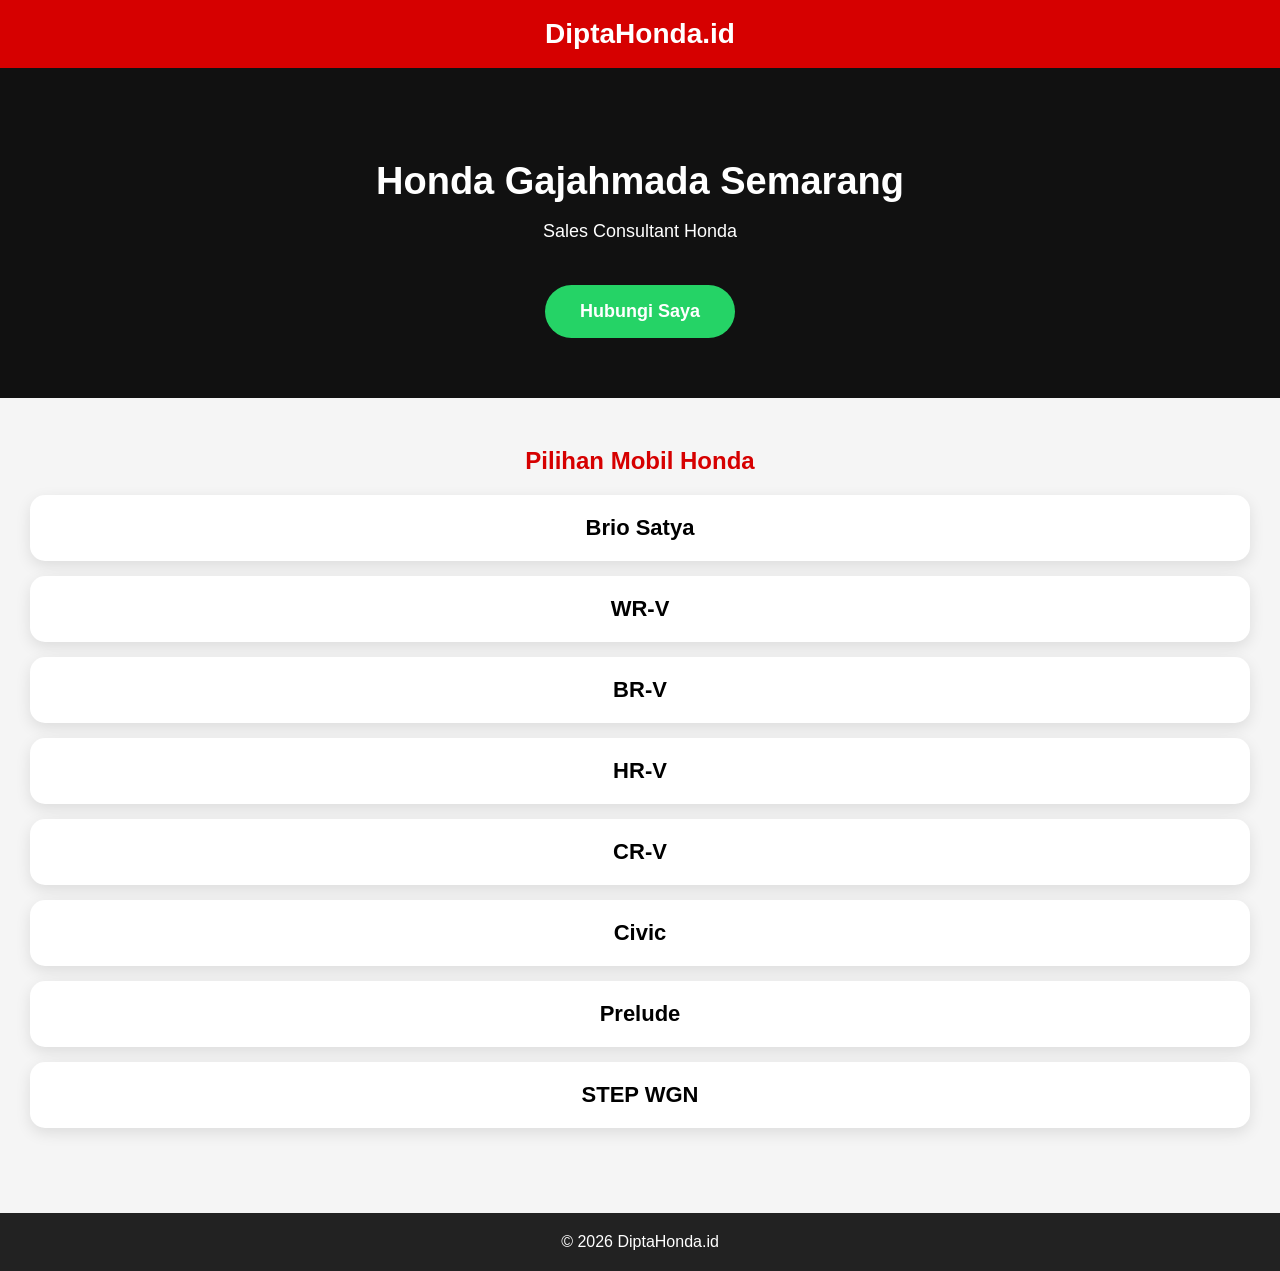
==== index.html @ 17c9ae8d "Create index.html" ====
<!DOCTYPE html>
<html lang="id">
<head>
<meta charset="UTF-8">
<meta name="viewport" content="width=device-width, initial-scale=1.0">
<title>DiptaHonda.id</title>

<style>

body{
margin:0;
font-family:Arial,Helvetica,sans-serif;
background:#f5f5f5;
}

header{
background:#d60000;
color:white;
padding:18px;
text-align:center;
font-size:28px;
font-weight:bold;
}

.hero{
background:#111;
color:white;
text-align:center;
padding:60px 20px;
}

.hero h1{
font-size:38px;
margin-bottom:10px;
}

.hero p{
font-size:18px;
}

.button{
display:inline-block;
margin-top:25px;
padding:16px 35px;
background:#25D366;
color:white;
text-decoration:none;
font-weight:bold;
border-radius:50px;
font-size:18px;
}

.section{
padding:30px;
}

.section h2{
text-align:center;
color:#d60000;
}

.card{
background:white;
margin:15px 0;
padding:20px;
border-radius:15px;
box-shadow:0 5px 15px rgba(0,0,0,.1);
text-align:center;
font-size:22px;
font-weight:bold;
}

footer{
background:#222;
color:white;
text-align:center;
padding:20px;
margin-top:40px;
}

</style>

</head>

<body>

<header>
DiptaHonda.id
</header>

<section class="hero">

<h1>Honda Gajahmada Semarang</h1>

<p>
Sales Consultant Honda
</p>

<a class="button"
href="https://wa.me/6281225110544">
Hubungi Saya
</a>

</section>

<section class="section">

<h2>Pilihan Mobil Honda</h2>

<div class="card">Brio Satya</div>

<div class="card">WR-V</div>

<div class="card">BR-V</div>

<div class="card">HR-V</div>

<div class="card">CR-V</div>

<div class="card">Civic</div>

<div class="card">Prelude</div>

<div class="card">STEP WGN</div>

</section>

<footer>

© 2026 DiptaHonda.id

</footer>

</body>

</html>
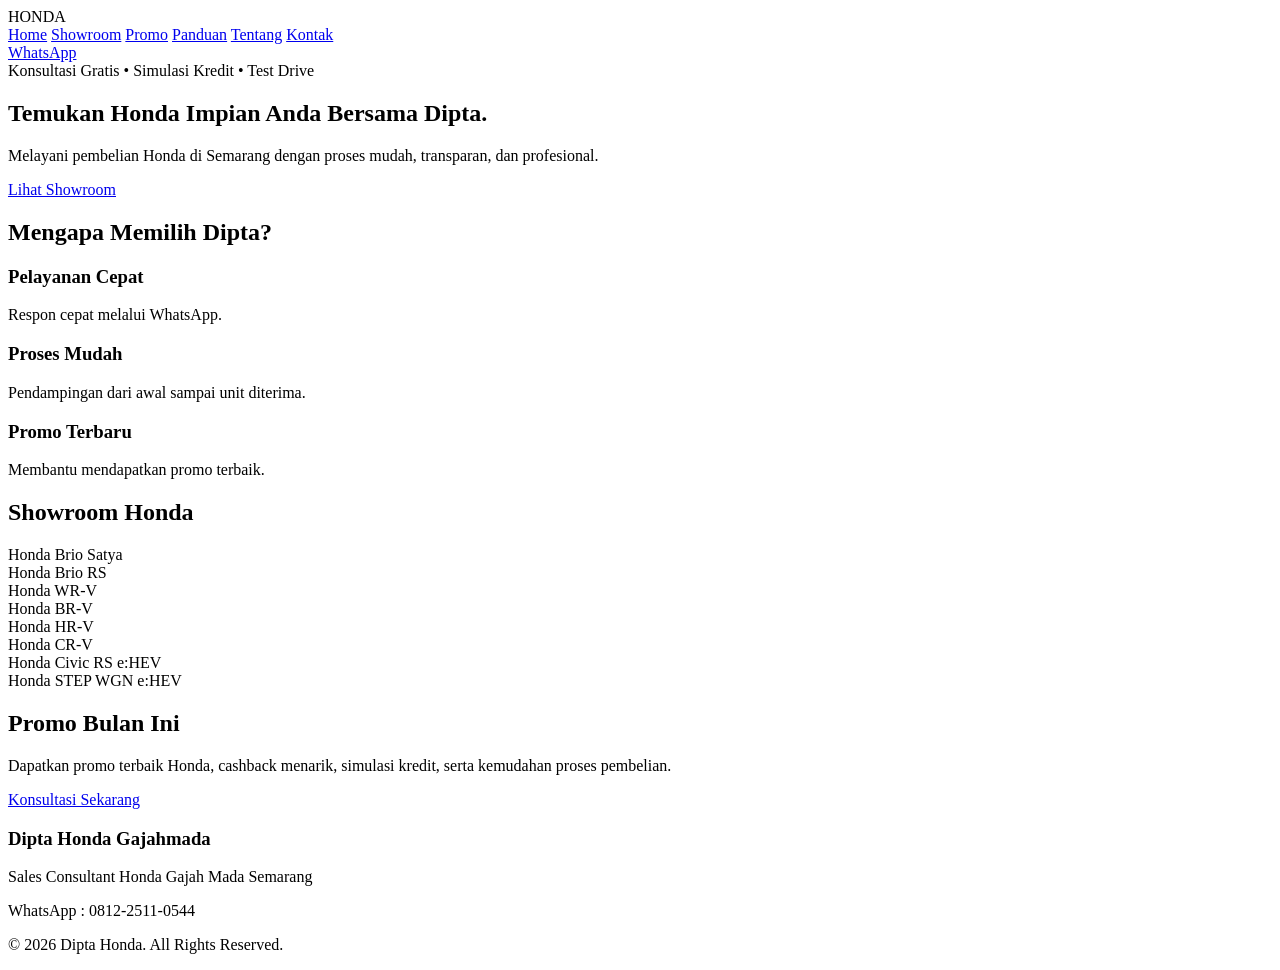
==== commit d18fe2ea: "Membuat homepage baru" ====
--- a/index.html
+++ b/index.html
@@ -1,133 +1,181 @@
 <!DOCTYPE html>
 <html lang="id">
+
 <head>
-<meta charset="UTF-8">
-<meta name="viewport" content="width=device-width, initial-scale=1.0">
-<title>DiptaHonda.id</title>
+    <meta charset="UTF-8">
+    <meta name="viewport" content="width=device-width, initial-scale=1.0">
 
-<style>
+    <title>Dipta Honda Gajahmada | Sales Consultant Honda Semarang</title>
 
-body{
-margin:0;
-font-family:Arial,Helvetica,sans-serif;
-background:#f5f5f5;
-}
+    <meta name="description"
+        content="Temukan Honda Impian Anda Bersama Dipta. Sales Consultant Honda Gajah Mada Semarang. Konsultasi Gratis, Test Drive, Simulasi Kredit.">
 
-header{
-background:#d60000;
-color:white;
-padding:18px;
-text-align:center;
-font-size:28px;
-font-weight:bold;
-}
+    <link rel="preconnect" href="https://fonts.googleapis.com">
+    <link rel="preconnect" href="https://fonts.gstatic.com" crossorigin>
 
-.hero{
-background:#111;
-color:white;
-text-align:center;
-padding:60px 20px;
-}
+    <link href="https://fonts.googleapis.com/css2?family=Poppins:wght@400;500;600;700;800&display=swap"
+        rel="stylesheet">
 
-.hero h1{
-font-size:38px;
-margin-bottom:10px;
-}
-
-.hero p{
-font-size:18px;
-}
-
-.button{
-display:inline-block;
-margin-top:25px;
-padding:16px 35px;
-background:#25D366;
-color:white;
-text-decoration:none;
-font-weight:bold;
-border-radius:50px;
-font-size:18px;
-}
-
-.section{
-padding:30px;
-}
-
-.section h2{
-text-align:center;
-color:#d60000;
-}
-
-.card{
-background:white;
-margin:15px 0;
-padding:20px;
-border-radius:15px;
-box-shadow:0 5px 15px rgba(0,0,0,.1);
-text-align:center;
-font-size:22px;
-font-weight:bold;
-}
-
-footer{
-background:#222;
-color:white;
-text-align:center;
-padding:20px;
-margin-top:40px;
-}
-
-</style>
+    <link rel="stylesheet" href="style.css">
 
 </head>
 
 <body>
 
 <header>
-DiptaHonda.id
+
+<div class="container">
+
+<div class="logo">
+
+HONDA
+
+</div>
+
+<nav>
+
+<a href="#">Home</a>
+<a href="#">Showroom</a>
+<a href="#">Promo</a>
+<a href="#">Panduan</a>
+<a href="#">Tentang</a>
+<a href="#">Kontak</a>
+
+</nav>
+
+<a href="https://wa.me/6281225110544" class="btn">
+
+WhatsApp
+
+</a>
+
+</div>
+
 </header>
 
 <section class="hero">
 
-<h1>Honda Gajahmada Semarang</h1>
+<div class="hero-content">
+
+<span class="badge">
+
+Konsultasi Gratis • Simulasi Kredit • Test Drive
+
+</span>
+
+<h1>
+
+Temukan Honda Impian Anda Bersama Dipta.
+
+</h1>
 
 <p>
-Sales Consultant Honda
+
+Melayani pembelian Honda di Semarang dengan proses mudah, transparan, dan profesional.
+
 </p>
 
-<a class="button"
-href="https://wa.me/6281225110544">
-Hubungi Saya
+<a href="#showroom" class="btn-red">
+
+Lihat Showroom
+
 </a>
+
+</div>
 
 </section>
 
-<section class="section">
+<section class="why">
 
-<h2>Pilihan Mobil Honda</h2>
+<h2>
 
-<div class="card">Brio Satya</div>
+Mengapa Memilih Dipta?
 
-<div class="card">WR-V</div>
+</h2>
 
-<div class="card">BR-V</div>
+<div class="grid">
 
-<div class="card">HR-V</div>
+<div class="card">
 
-<div class="card">CR-V</div>
+<h3>Pelayanan Cepat</h3>
 
-<div class="card">Civic</div>
+<p>
+Respon cepat melalui WhatsApp.
+</p>
 
-<div class="card">Prelude</div>
+</div>
 
-<div class="card">STEP WGN</div>
+<div class="card">
+
+<h3>Proses Mudah</h3>
+
+<p>
+Pendampingan dari awal sampai unit diterima.
+</p>
+
+</div>
+
+<div class="card">
+
+<h3>Promo Terbaru</h3>
+
+<p>
+Membantu mendapatkan promo terbaik.
+</p>
+
+</div>
+
+</div>
+
+</section>
+<section id="showroom" class="showroom">
+
+    <h2>Showroom Honda</h2>
+
+    <div class="grid">
+
+        <div class="card">Honda Brio Satya</div>
+        <div class="card">Honda Brio RS</div>
+        <div class="card">Honda WR-V</div>
+        <div class="card">Honda BR-V</div>
+        <div class="card">Honda HR-V</div>
+        <div class="card">Honda CR-V</div>
+        <div class="card">Honda Civic RS e:HEV</div>
+        <div class="card">Honda STEP WGN e:HEV</div>
+
+    </div>
+
+</section>
+
+<section class="promo">
+
+    <h2>Promo Bulan Ini</h2>
+
+    <p>
+        Dapatkan promo terbaik Honda, cashback menarik, simulasi kredit, serta kemudahan proses pembelian.
+    </p>
+
+    <a href="https://wa.me/6281225110544" class="btn-red">
+        Konsultasi Sekarang
+    </a>
 
 </section>
 
 <footer>
 
-© 2026 DiptaHonda.id
+    <h3>Dipta Honda Gajahmada</h3>
+
+    <p>
+        Sales Consultant Honda Gajah Mada Semarang
+    </p>
+
+    <p>
+        WhatsApp : 0812-2511-0544
+    </p>
+
+    <p>
+        © 2026 Dipta Honda. All Rights Reserved.
+    </p>
 
 </footer>
 
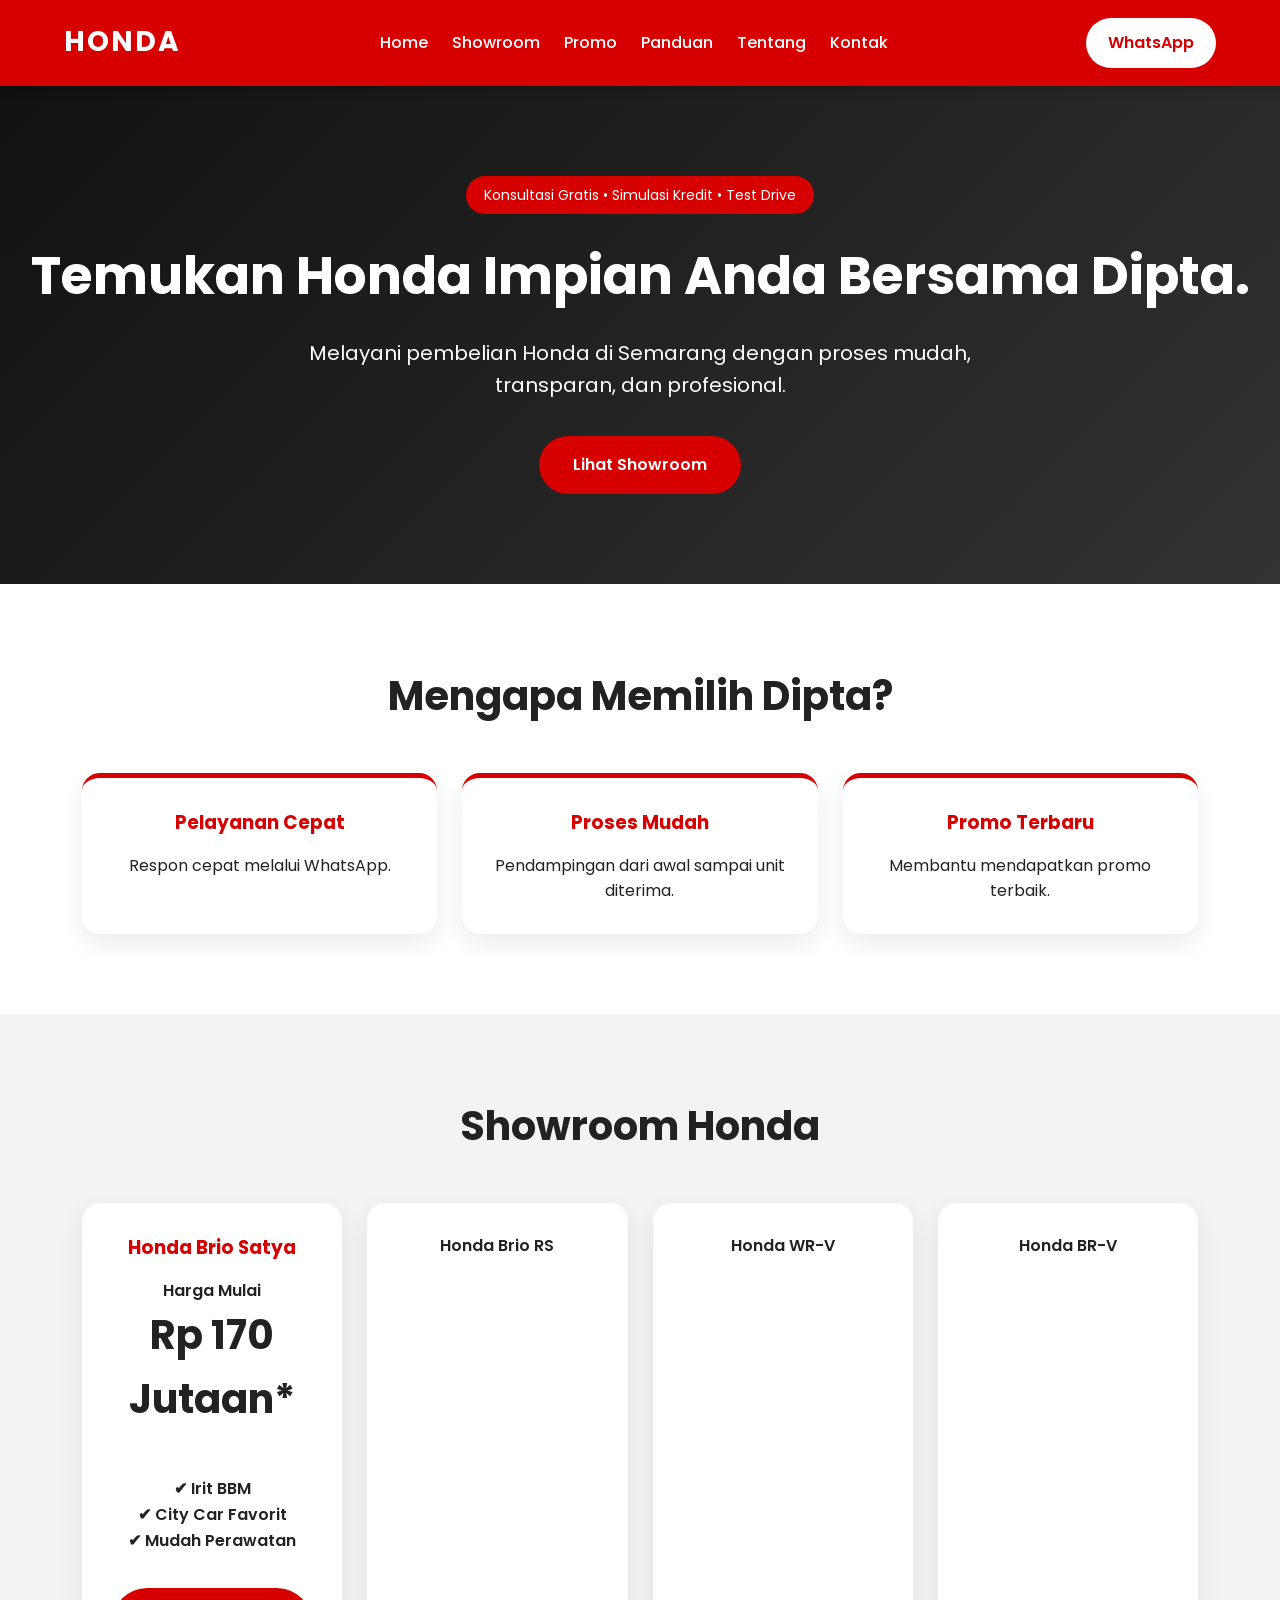
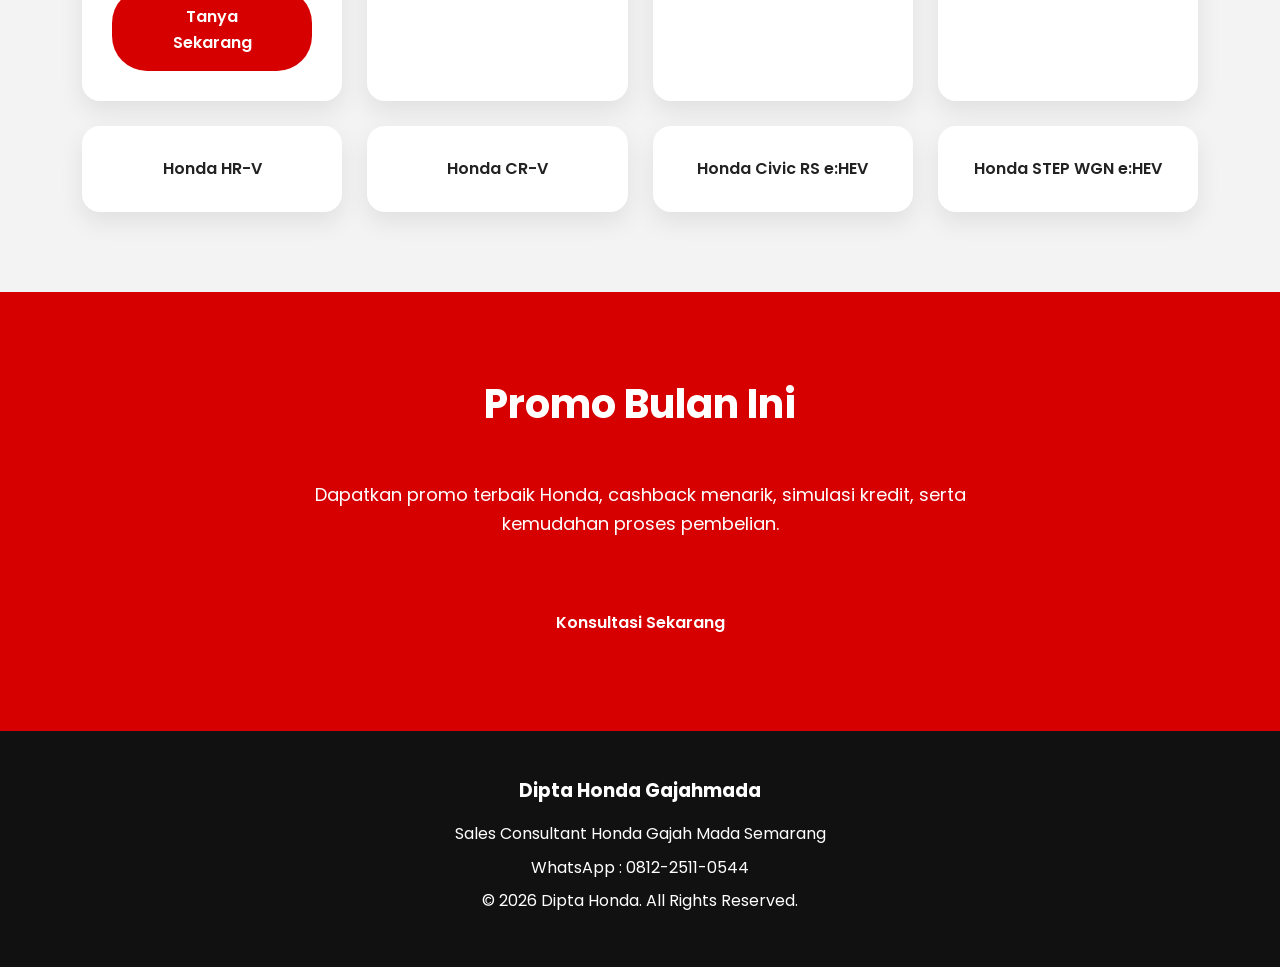
==== commit 29b36aaf: "Update Brio Satya Card" ====
--- a/index.html
+++ b/index.html
@@ -133,8 +133,25 @@
     <h2>Showroom Honda</h2>
 
     <div class="grid">
-
-        <div class="card">Honda Brio Satya</div>
+        <div class="card">
+
+    <h3>Honda Brio Satya</h3>
+
+    <p>Harga Mulai</p>
+
+    <h2>Rp 170 Jutaan*</h2>
+
+    <p>
+        ✔ Irit BBM <br>
+        ✔ City Car Favorit <br>
+        ✔ Mudah Perawatan
+    </p>
+
+    <a href="https://wa.me/6281225110544" class="btn-red">
+        Tanya Sekarang
+    </a>
+
+        </div>
         <div class="card">Honda Brio RS</div>
         <div class="card">Honda WR-V</div>
         <div class="card">Honda BR-V</div>
--- a/style.css
+++ b/style.css
@@ -0,0 +1,207 @@
+*{
+    margin:0;
+    padding:0;
+    box-sizing:border-box;
+}
+
+html{
+    scroll-behavior:smooth;
+}
+
+body{
+    font-family:'Poppins',sans-serif;
+    background:#f7f7f7;
+    color:#222;
+    line-height:1.6;
+}
+
+.container{
+    width:90%;
+    max-width:1200px;
+    margin:auto;
+}
+
+header{
+    background:#d60000;
+    color:#fff;
+    position:sticky;
+    top:0;
+    z-index:1000;
+    box-shadow:0 2px 12px rgba(0,0,0,.15);
+}
+
+header .container{
+    display:flex;
+    justify-content:space-between;
+    align-items:center;
+    padding:18px 0;
+}
+
+.logo{
+    font-size:28px;
+    font-weight:700;
+    letter-spacing:2px;
+}
+
+nav{
+    display:flex;
+    gap:24px;
+}
+
+nav a{
+    color:#fff;
+    text-decoration:none;
+    font-weight:500;
+    transition:.3s;
+}
+
+nav a:hover{
+    opacity:.8;
+}
+
+.btn{
+    background:#fff;
+    color:#d60000;
+    text-decoration:none;
+    padding:12px 22px;
+    border-radius:30px;
+    font-weight:600;
+}
+
+.hero{
+    background:linear-gradient(135deg,#111,#333);
+    color:#fff;
+    padding:90px 20px;
+    text-align:center;
+}
+
+.badge{
+    display:inline-block;
+    background:#d60000;
+    padding:8px 18px;
+    border-radius:30px;
+    margin-bottom:20px;
+    font-size:14px;
+}
+
+.hero h1{
+    font-size:52px;
+    margin-bottom:20px;
+}
+
+.hero p{
+    max-width:700px;
+    margin:auto;
+    font-size:20px;
+}
+
+.btn-red{
+    display:inline-block;
+    margin-top:35px;
+    background:#d60000;
+    color:#fff;
+    text-decoration:none;
+    padding:16px 34px;
+    border-radius:35px;
+    font-weight:600;
+    transition:.3s;
+}
+
+.btn-red:hover{
+    background:#b40000;
+}
+/* ===== SECTION ===== */
+
+section{
+    padding:80px 20px;
+}
+
+section h2{
+    text-align:center;
+    font-size:40px;
+    margin-bottom:45px;
+    color:#222;
+}
+
+.grid{
+    display:grid;
+    grid-template-columns:repeat(auto-fit,minmax(250px,1fr));
+    gap:25px;
+    width:90%;
+    max-width:1200px;
+    margin:auto;
+}
+
+.card{
+    background:#fff;
+    padding:30px;
+    border-radius:18px;
+    box-shadow:0 10px 25px rgba(0,0,0,.08);
+    transition:.3s;
+}
+
+.card:hover{
+    transform:translateY(-8px);
+    box-shadow:0 18px 35px rgba(0,0,0,.15);
+}
+
+.card h3{
+    color:#d60000;
+    margin-bottom:15px;
+}
+
+/* ===== SHOWROOM ===== */
+
+.showroom{
+    background:#f3f3f3;
+}
+
+.showroom .card{
+    text-align:center;
+    font-weight:600;
+    cursor:pointer;
+}
+
+/* ===== PROMO ===== */
+
+.promo{
+    background:#d60000;
+    color:#fff;
+    text-align:center;
+}
+
+.promo h2{
+    color:#fff;
+}
+
+.promo p{
+    max-width:700px;
+    margin:20px auto;
+    font-size:18px;
+}
+
+/* ===== FOOTER ===== */
+
+footer{
+    background:#111;
+    color:#fff;
+    text-align:center;
+    padding:45px 20px;
+}
+
+footer h3{
+    margin-bottom:15px;
+}
+
+footer p{
+    margin:8px 0;
+}
+.why{
+    background:#fff;
+}
+.why .card{
+    text-align:center;
+}
+.why .card{
+    border-top:5px solid #d60000;
+}
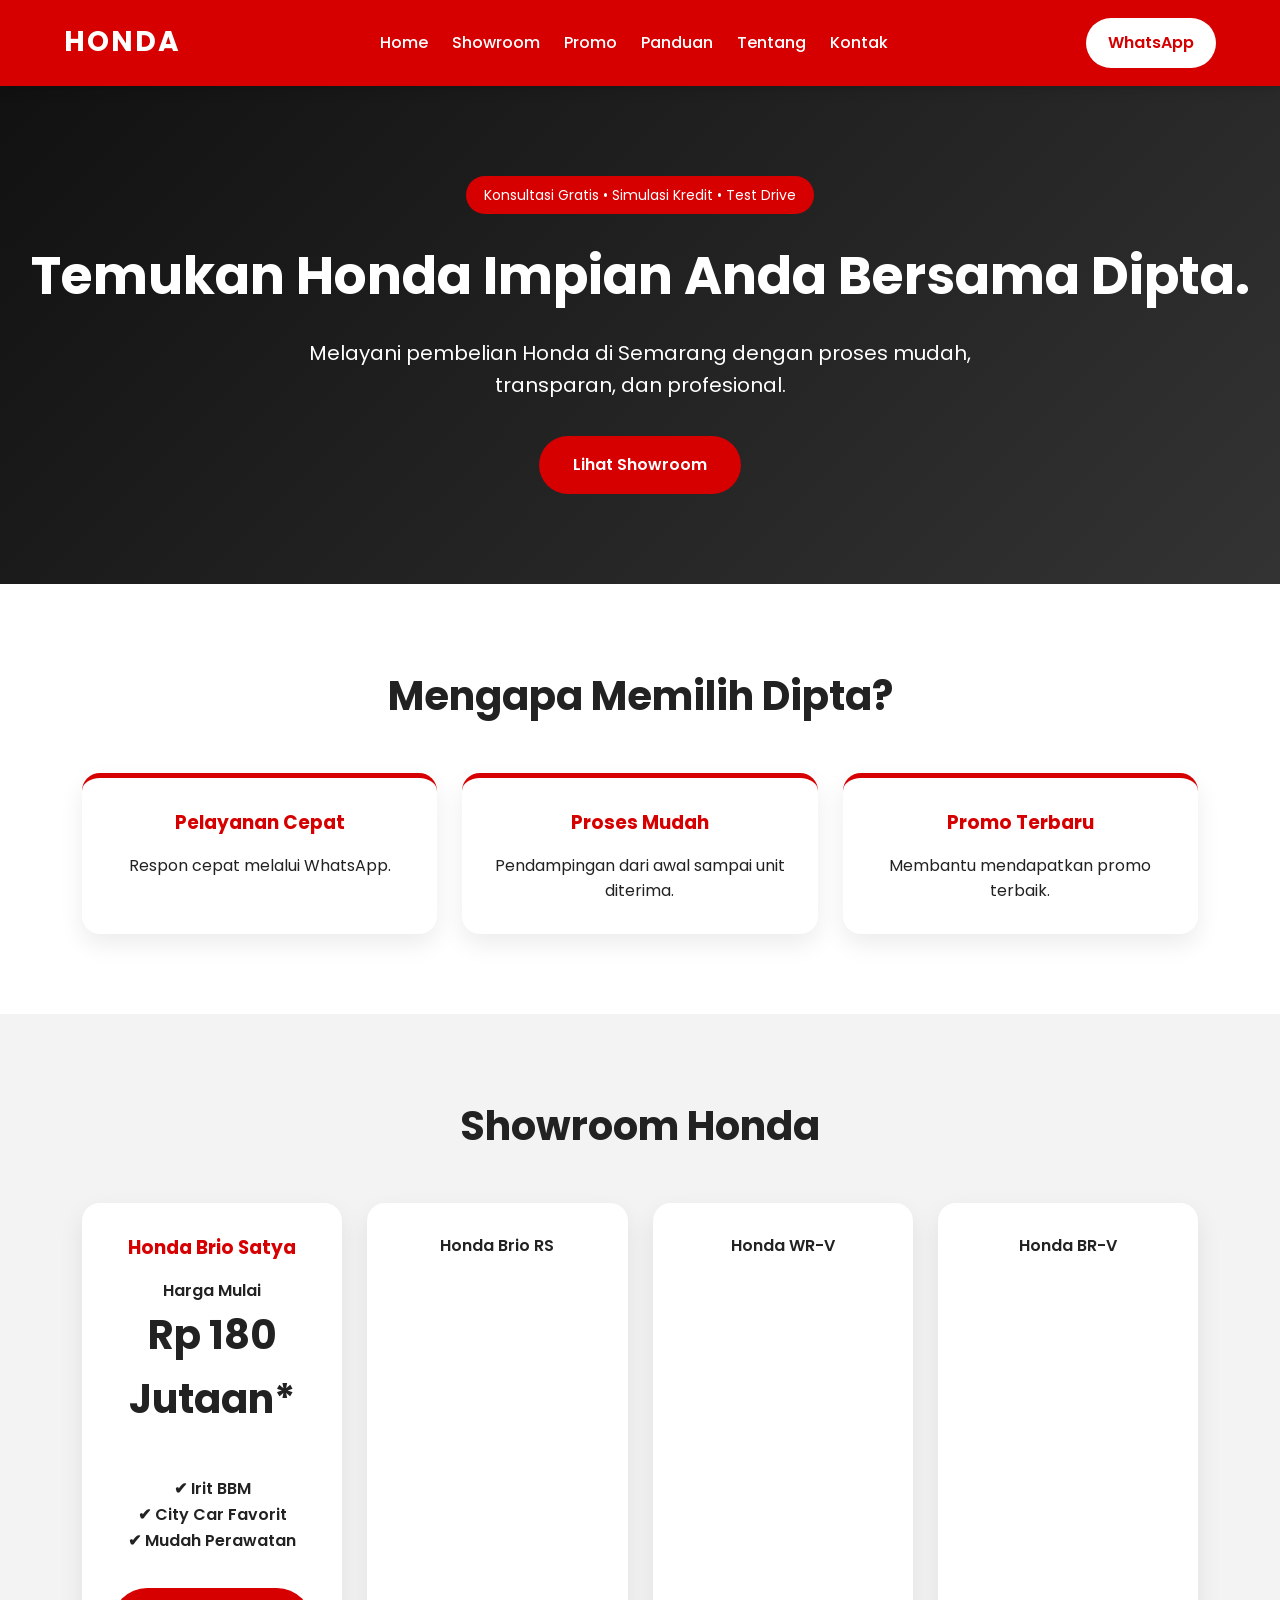
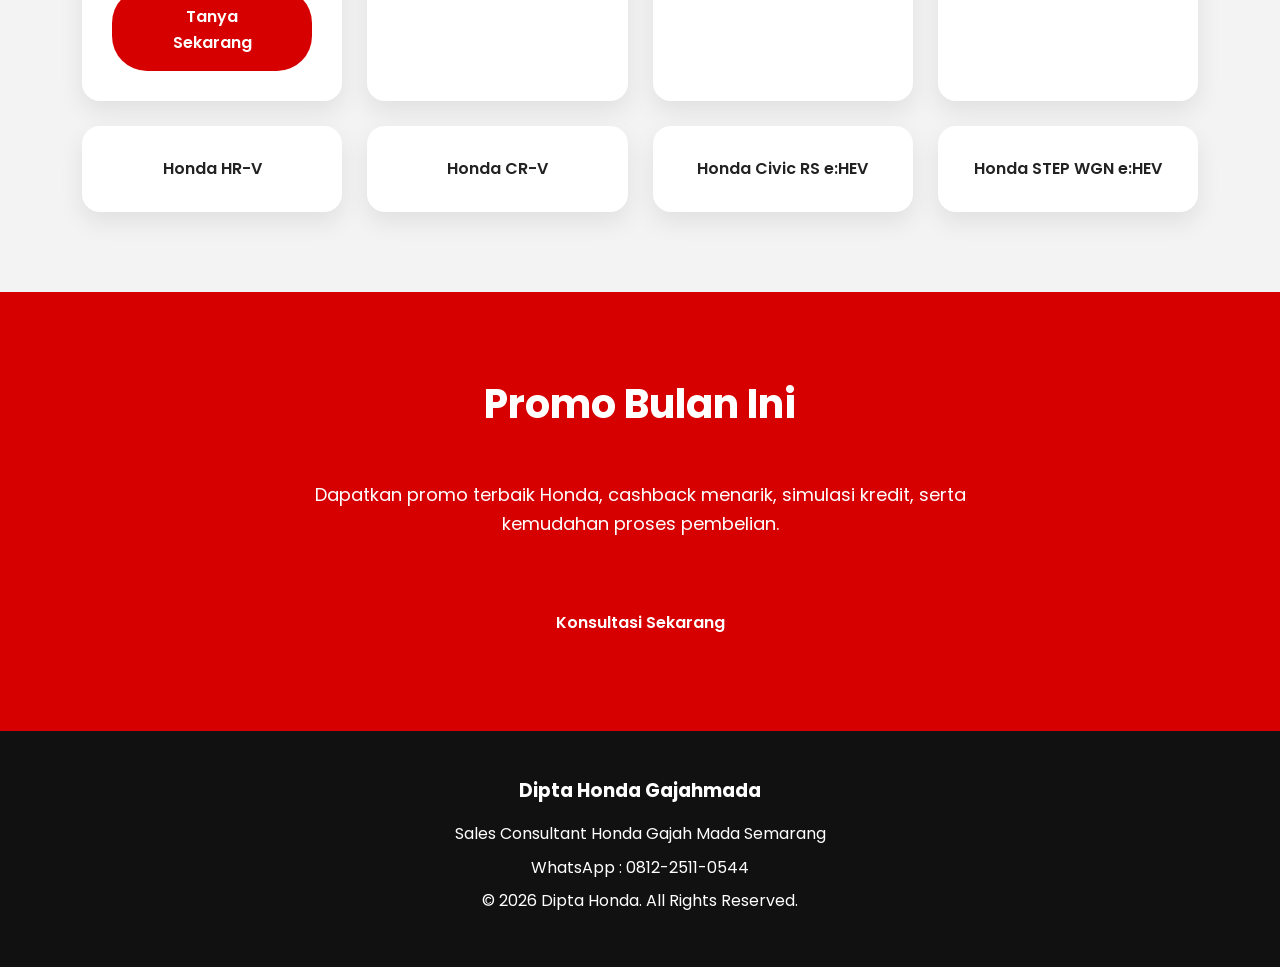
==== commit b012d598: "Update index.html" ====
--- a/index.html
+++ b/index.html
@@ -139,7 +139,7 @@
 
     <p>Harga Mulai</p>
 
-    <h2>Rp 170 Jutaan*</h2>
+    <h2>Rp 180 Jutaan*</h2>
 
     <p>
         ✔ Irit BBM <br>
--- a/style.css
+++ b/style.css
@@ -205,3 +205,41 @@
 .why .card{
     border-top:5px solid #d60000;
 }
+/* ===== MOBILE ===== */
+@media (max-width:768px){
+
+header .container{
+    flex-direction:column;
+    gap:15px;
+}
+
+nav{
+    flex-wrap:wrap;
+    justify-content:center;
+    gap:14px;
+}
+
+.hero h1{
+    font-size:42px;
+}
+
+.hero p{
+    font-size:18px;
+}
+
+.btn,
+.btn-red{
+    display:block;
+    width:100%;
+    text-align:center;
+}
+
+.grid{
+    grid-template-columns:1fr;
+}
+
+.container{
+    width:95%;
+}
+
+}
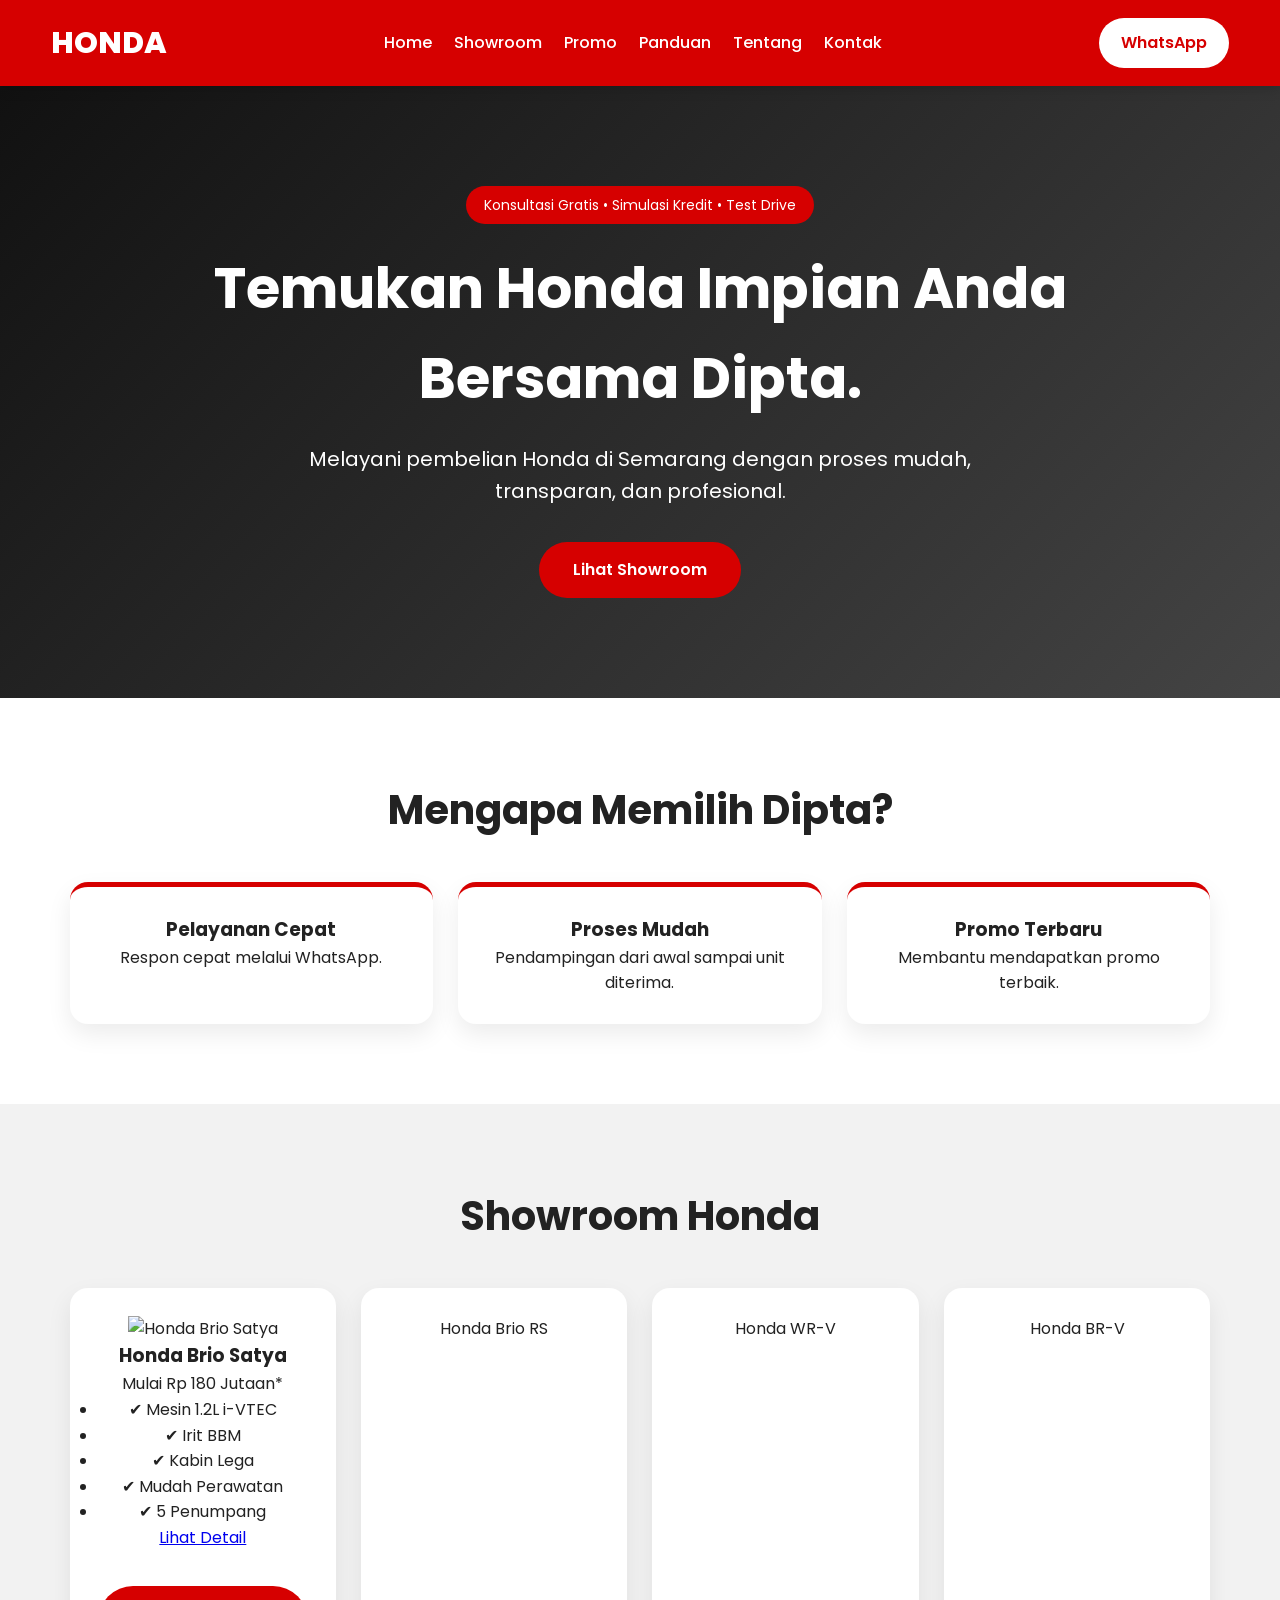
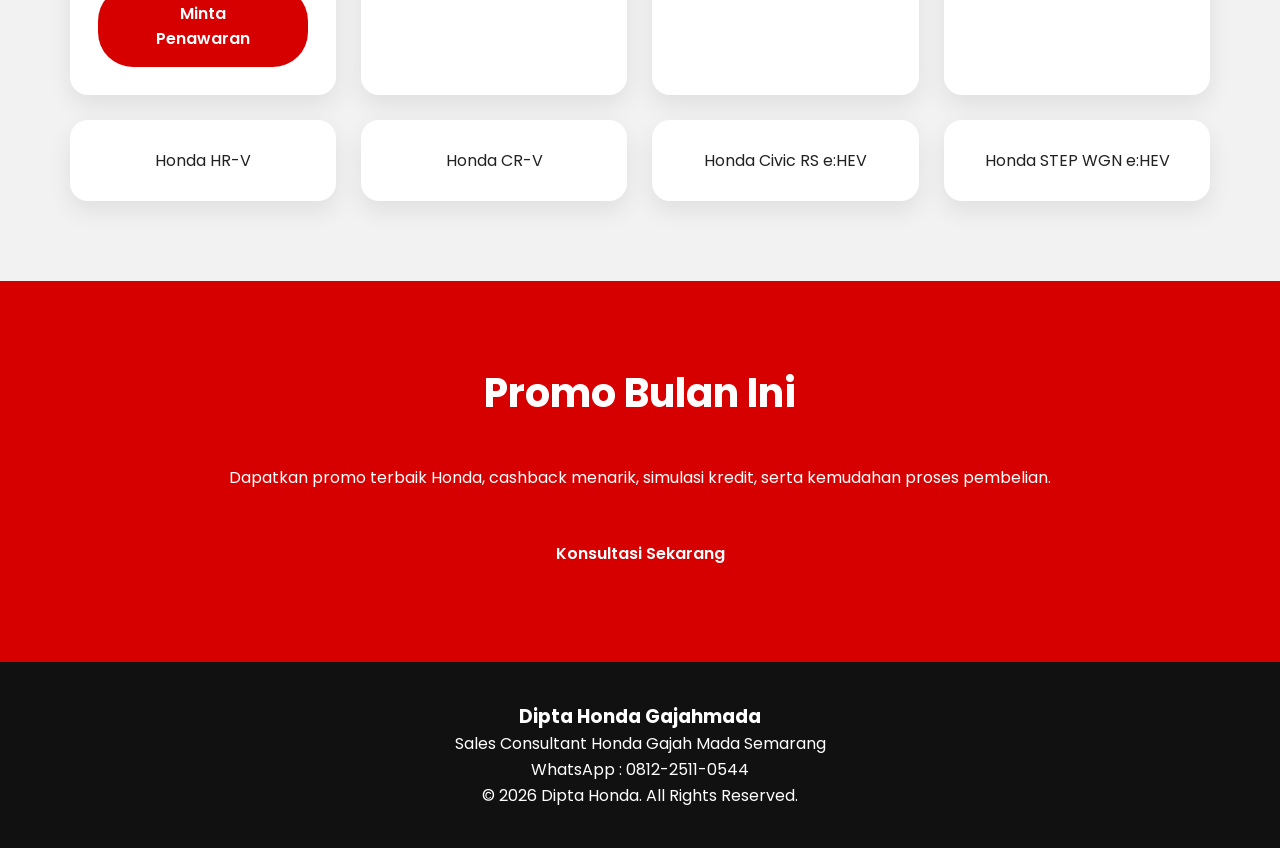
==== commit ca9d2018: "Upgrade card Honda Brio Satya" ====
--- a/index.html
+++ b/index.html
@@ -134,24 +134,29 @@
 
     <div class="grid">
         <div class="card">
-
-    <h3>Honda Brio Satya</h3>
-
-    <p>Harga Mulai</p>
-
-    <h2>Rp 180 Jutaan*</h2>
-
-    <p>
-        ✔ Irit BBM <br>
-        ✔ City Car Favorit <br>
-        ✔ Mudah Perawatan
-    </p>
-
-    <a href="https://wa.me/6281225110544" class="btn-red">
-        Tanya Sekarang
-    </a>
-
-        </div>
+<img src="images/brio-satya.jpg" alt="Honda Brio Satya" class="car-img">
+
+<h3>Honda Brio Satya</h3>
+
+<p class="price">Mulai Rp 180 Jutaan*</p>
+
+<ul class="feature-list">
+    <li>✔ Mesin 1.2L i-VTEC</li>
+    <li>✔ Irit BBM</li>
+    <li>✔ Kabin Lega</li>
+    <li>✔ Mudah Perawatan</li>
+    <li>✔ 5 Penumpang</li>
+</ul>
+
+<a href="brio-satya.html" class="btn-detail">
+    Lihat Detail
+</a>
+
+<a href="https://wa.me/6281225110544?text=Halo%20Dipta,%20saya%20ingin%20bertanya%20tentang%20Honda%20Brio%20Satya" class="btn-red">
+    Minta Penawaran
+</a>
+
+        </div> 
         <div class="card">Honda Brio RS</div>
         <div class="card">Honda WR-V</div>
         <div class="card">Honda BR-V</div>
--- a/style.css
+++ b/style.css
@@ -10,24 +10,24 @@
 
 body{
     font-family:'Poppins',sans-serif;
-    background:#f7f7f7;
+    background:#f5f5f5;
     color:#222;
     line-height:1.6;
 }
 
 .container{
-    width:90%;
-    max-width:1200px;
-    margin:auto;
-}
+    width:min(92%,1200px);
+    margin:auto;
+}
+
+/* HEADER */
 
 header{
     background:#d60000;
-    color:#fff;
     position:sticky;
     top:0;
     z-index:1000;
-    box-shadow:0 2px 12px rgba(0,0,0,.15);
+    box-shadow:0 3px 12px rgba(0,0,0,.15);
 }
 
 header .container{
@@ -38,41 +38,43 @@
 }
 
 .logo{
-    font-size:28px;
-    font-weight:700;
-    letter-spacing:2px;
+    color:#fff;
+    font-size:30px;
+    font-weight:800;
 }
 
 nav{
     display:flex;
-    gap:24px;
+    gap:22px;
 }
 
 nav a{
     color:#fff;
     text-decoration:none;
     font-weight:500;
-    transition:.3s;
-}
-
-nav a:hover{
-    opacity:.8;
 }
 
 .btn{
     background:#fff;
     color:#d60000;
-    text-decoration:none;
     padding:12px 22px;
     border-radius:30px;
+    text-decoration:none;
     font-weight:600;
 }
 
+/* HERO */
+
 .hero{
-    background:linear-gradient(135deg,#111,#333);
-    color:#fff;
-    padding:90px 20px;
-    text-align:center;
+    background:linear-gradient(135deg,#111,#444);
+    color:#fff;
+    text-align:center;
+    padding:100px 20px;
+}
+
+.hero-content{
+    max-width:900px;
+    margin:auto;
 }
 
 .badge{
@@ -85,7 +87,7 @@
 }
 
 .hero h1{
-    font-size:52px;
+    font-size:56px;
     margin-bottom:20px;
 }
 
@@ -100,17 +102,13 @@
     margin-top:35px;
     background:#d60000;
     color:#fff;
+    padding:15px 34px;
+    border-radius:35px;
     text-decoration:none;
-    padding:16px 34px;
-    border-radius:35px;
     font-weight:600;
-    transition:.3s;
-}
-
-.btn-red:hover{
-    background:#b40000;
-}
-/* ===== SECTION ===== */
+}
+
+/* SECTION */
 
 section{
     padding:80px 20px;
@@ -119,50 +117,45 @@
 section h2{
     text-align:center;
     font-size:40px;
-    margin-bottom:45px;
-    color:#222;
+    margin-bottom:40px;
 }
 
 .grid{
     display:grid;
-    grid-template-columns:repeat(auto-fit,minmax(250px,1fr));
+    grid-template-columns:repeat(auto-fit,minmax(260px,1fr));
     gap:25px;
-    width:90%;
-    max-width:1200px;
+    width:min(92%,1200px);
     margin:auto;
 }
 
 .card{
     background:#fff;
-    padding:30px;
     border-radius:18px;
+    padding:28px;
     box-shadow:0 10px 25px rgba(0,0,0,.08);
     transition:.3s;
 }
 
 .card:hover{
-    transform:translateY(-8px);
-    box-shadow:0 18px 35px rgba(0,0,0,.15);
-}
-
-.card h3{
-    color:#d60000;
-    margin-bottom:15px;
-}
-
-/* ===== SHOWROOM ===== */
+    transform:translateY(-6px);
+}
+
+.why{
+    background:#fff;
+}
+
+.why .card{
+    text-align:center;
+    border-top:5px solid #d60000;
+}
 
 .showroom{
-    background:#f3f3f3;
+    background:#f2f2f2;
 }
 
 .showroom .card{
     text-align:center;
-    font-weight:600;
-    cursor:pointer;
-}
-
-/* ===== PROMO ===== */
+}
 
 .promo{
     background:#d60000;
@@ -173,44 +166,21 @@
 .promo h2{
     color:#fff;
 }
-
-.promo p{
-    max-width:700px;
-    margin:20px auto;
-    font-size:18px;
-}
-
-/* ===== FOOTER ===== */
 
 footer{
     background:#111;
     color:#fff;
     text-align:center;
-    padding:45px 20px;
-}
-
-footer h3{
-    margin-bottom:15px;
-}
-
-footer p{
-    margin:8px 0;
-}
-.why{
-    background:#fff;
-}
-.why .card{
-    text-align:center;
-}
-.why .card{
-    border-top:5px solid #d60000;
-}
-/* ===== MOBILE ===== */
-@media (max-width:768px){
+    padding:40px 20px;
+}
+
+/* MOBILE */
+
+@media(max-width:768px){
 
 header .container{
     flex-direction:column;
-    gap:15px;
+    gap:16px;
 }
 
 nav{
@@ -219,12 +189,16 @@
     gap:14px;
 }
 
+.hero{
+    padding:70px 20px;
+}
+
 .hero h1{
-    font-size:42px;
+    font-size:36px;
 }
 
 .hero p{
-    font-size:18px;
+    font-size:17px;
 }
 
 .btn,
@@ -238,8 +212,8 @@
     grid-template-columns:1fr;
 }
 
-.container{
-    width:95%;
-}
-
-}
+section h2{
+    font-size:30px;
+}
+
+}
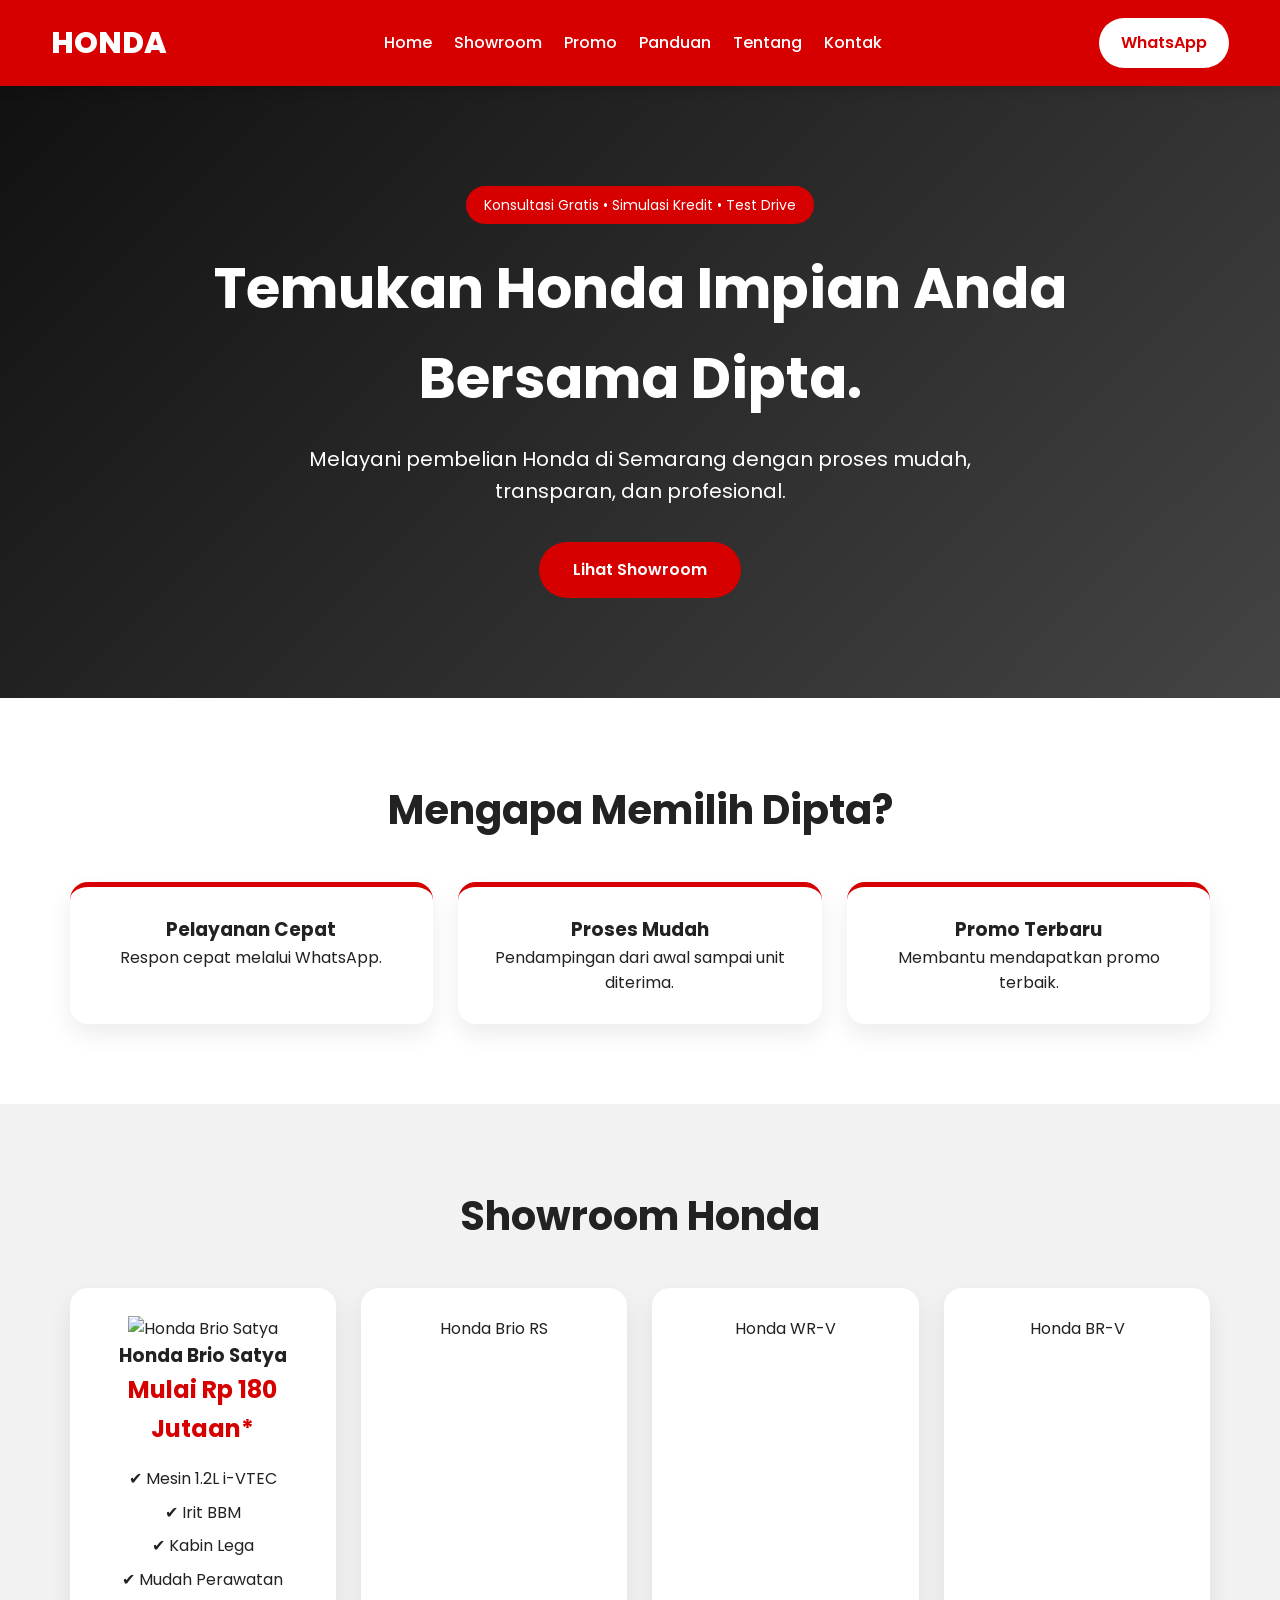
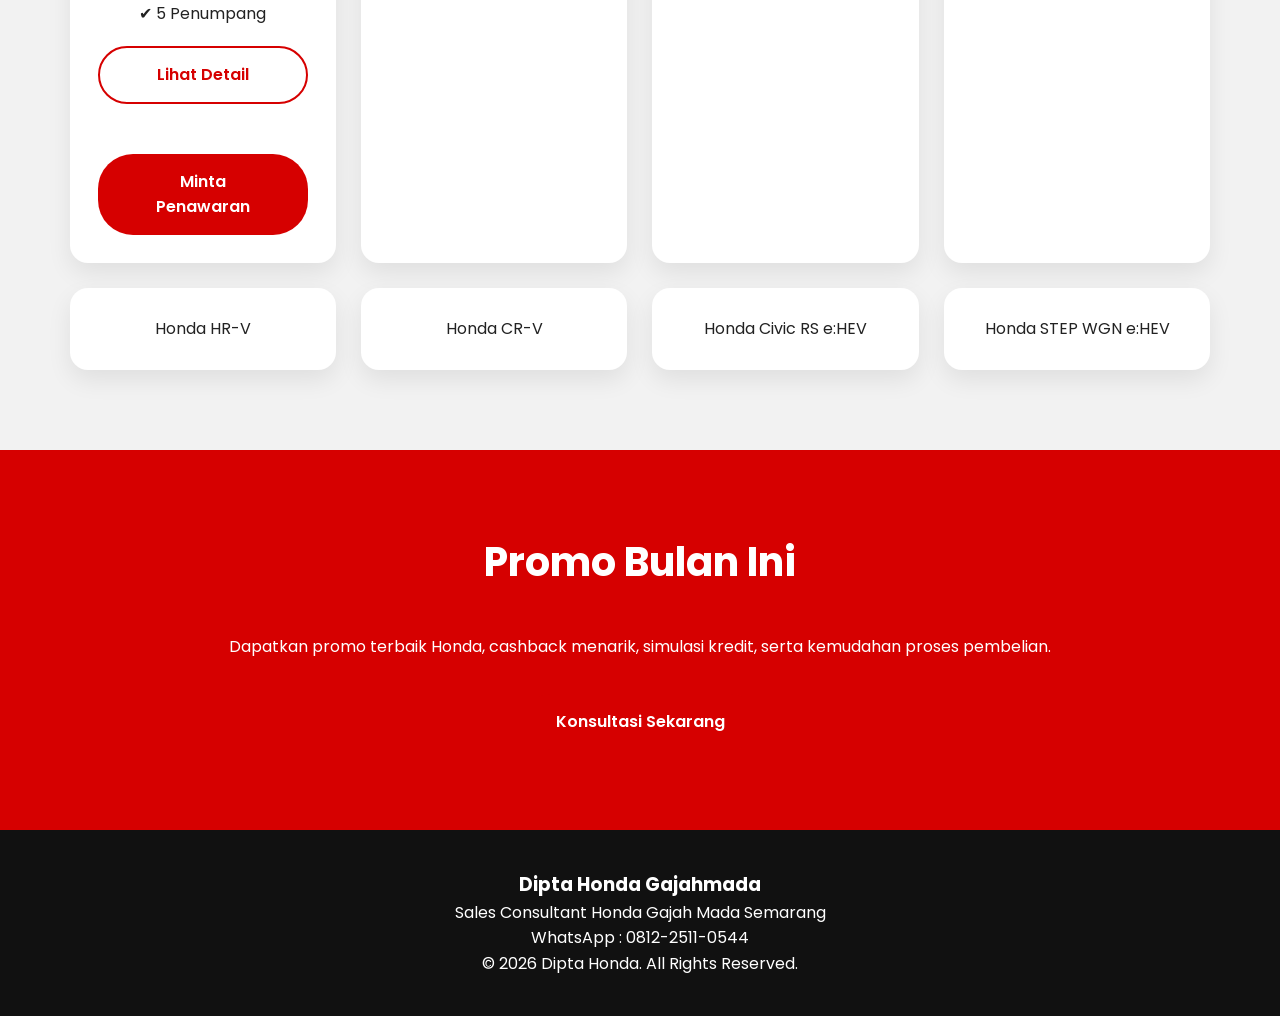
==== commit f65e3ca4: "Update index.html" ====
--- a/index.html
+++ b/index.html
@@ -134,7 +134,7 @@
 
     <div class="grid">
         <div class="card">
-<img src="images/brio-satya.jpg" alt="Honda Brio Satya" class="car-img">
+<img src="https://images.unsplash.com/photo-1503376780353-7e6692767b70?w=800" alt="Honda Brio Satya" class="car-image">
 
 <h3>Honda Brio Satya</h3>
 
--- a/style.css
+++ b/style.css
@@ -207,6 +207,7 @@
     width:100%;
     text-align:center;
 }
+    
 
 .grid{
     grid-template-columns:1fr;
@@ -217,3 +218,44 @@
 }
 
 }
+.car-img{
+    width:100%;
+    border-radius:15px;
+    margin-bottom:18px;
+    object-fit:cover;
+}
+
+.price{
+    font-size:24px;
+    font-weight:700;
+    color:#d60000;
+    margin-bottom:18px;
+}
+
+.feature-list{
+    list-style:none;
+    padding:0;
+    margin-bottom:20px;
+}
+
+.feature-list li{
+    margin:8px 0;
+}
+
+.btn-detail{
+    display:block;
+    text-align:center;
+    text-decoration:none;
+    padding:14px;
+    border:2px solid #d60000;
+    color:#d60000;
+    border-radius:30px;
+    font-weight:600;
+    margin-bottom:15px;
+    transition:.3s;
+}
+
+.btn-detail:hover{
+    background:#d60000;
+    color:#fff;
+}
